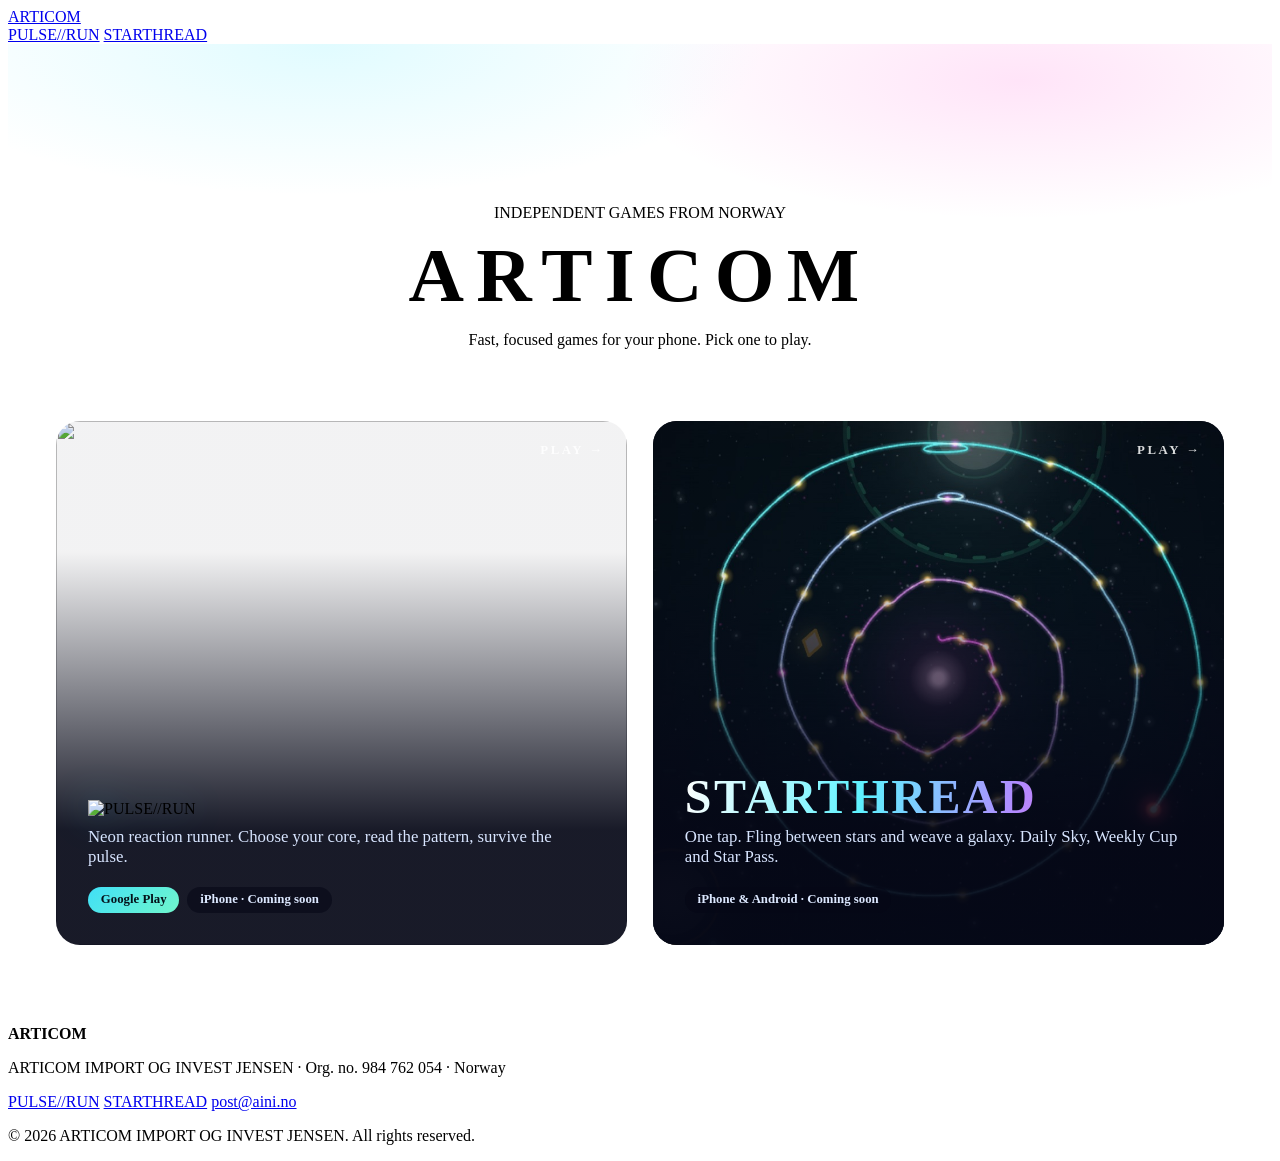
==== index.html @ 999a2ce9 "Add game picker front page and STARTHREAD pages - articom.no/ now lets visitors choose between PULSE" ====
<!doctype html>
<html lang="en">
<head>
  <meta charset="utf-8">
  <meta name="viewport" content="width=device-width, initial-scale=1">
  <meta name="description" content="Articom makes polished mobile games in Norway: PULSE//RUN and STARTHREAD for iOS and Android.">
  <meta name="theme-color" content="#050716">
  <link rel="canonical" href="https://articom.no/">
  <link rel="icon" href="/assets/favicon.png" type="image/png">
  <link rel="stylesheet" href="/assets/site.css">
  <link rel="stylesheet" href="/assets/home.css">
  <title>Articom · Mobile games</title>
</head>
<body>
  <header class="site-header">
    <a class="brand" href="/" aria-label="Articom home">ARTICOM</a>
    <nav class="home-nav" aria-label="Games">
      <a href="/pulserun/">PULSE//RUN</a>
      <a href="/starthread/">STARTHREAD</a>
    </nav>
  </header>

  <main>
    <section class="home-hero">
      <p class="eyebrow">INDEPENDENT GAMES FROM NORWAY</p>
      <h1>ARTICOM</h1>
      <p class="lead">Fast, focused games for your phone. Pick one to play.</p>
    </section>

    <section class="games" aria-label="Our games">
      <a class="game-card" href="/pulserun/" aria-label="PULSE//RUN">
        <img class="bg" src="/assets/neon-city-bg.webp" alt="">
        <span class="go">PLAY →</span>
        <img class="mark" src="/assets/pulse-run-wordmark.webp" alt="PULSE//RUN">
        <p>Neon reaction runner. Choose your core, read the pattern, survive the pulse.</p>
        <div class="meta"><span class="live">Google Play</span><span>iPhone · Coming soon</span></div>
      </a>
      <a class="game-card" href="/starthread/" aria-label="STARTHREAD">
        <img class="bg st-bg" src="/starthread/assets/card.jpg" alt="">
        <span class="go">PLAY →</span>
        <h2 class="st-name">STARTHREAD</h2>
        <p>One tap. Fling between stars and weave a galaxy. Daily Sky, Weekly Cup and Star Pass.</p>
        <div class="meta"><span>iPhone &amp; Android · Coming soon</span></div>
      </a>
    </section>
  </main>

  <footer>
    <div>
      <strong>ARTICOM</strong>
      <p>ARTICOM IMPORT OG INVEST JENSEN · Org. no. 984 762 054 · Norway</p>
    </div>
    <div class="footer-links">
      <a href="/pulserun/">PULSE//RUN</a>
      <a href="/starthread/">STARTHREAD</a>
      <a href="mailto:post@aini.no">post@aini.no</a>
    </div>
    <p class="copyright">© 2026 ARTICOM IMPORT OG INVEST JENSEN. All rights reserved.</p>
  </footer>
</body>
</html>
---- assets/home.css ----
/* Articom front page: pick a game. Extends site.css. */
.home-hero {
  position: relative;
  padding: 9rem clamp(1rem, 4vw, 3rem) 2.5rem;
  text-align: center;
  background:
    radial-gradient(50% 60% at 25% 0%, rgba(66, 232, 255, 0.16), transparent 70%),
    radial-gradient(45% 55% at 80% 10%, rgba(255, 63, 206, 0.14), transparent 70%);
}

.home-hero h1 {
  margin: 0.6rem 0 0.8rem;
  font-size: clamp(2.6rem, 8vw, 4.8rem);
  font-weight: 900;
  line-height: 1;
  letter-spacing: 0.16em;
}

.games {
  display: grid;
  grid-template-columns: repeat(2, minmax(0, 1fr));
  gap: clamp(1rem, 2.5vw, 1.6rem);
  max-width: 1180px;
  margin: 0 auto;
  padding: 1rem clamp(1rem, 4vw, 3rem) 5rem;
}

.game-card {
  position: relative;
  display: flex;
  flex-direction: column;
  justify-content: flex-end;
  min-height: 460px;
  padding: 2rem;
  overflow: hidden;
  border: 1px solid var(--line);
  border-radius: 24px;
  color: var(--ink);
  text-decoration: none;
  isolation: isolate;
  transition: transform 0.2s, box-shadow 0.2s, border-color 0.2s;
}

.game-card:hover,
.game-card:focus-visible {
  transform: translateY(-4px);
  border-color: rgba(66, 232, 255, 0.7);
  box-shadow: 0 24px 60px rgba(0, 0, 0, 0.45), 0 0 40px rgba(66, 232, 255, 0.18);
}

.game-card .bg {
  position: absolute;
  inset: 0;
  z-index: -2;
  width: 100%;
  height: 100%;
  object-fit: cover;
}

.game-card::after {
  content: "";
  position: absolute;
  inset: 0;
  z-index: -1;
  background: linear-gradient(180deg, rgba(5, 7, 22, 0.05) 25%, rgba(5, 7, 22, 0.92) 78%);
}

.game-card .mark {
  width: min(360px, 88%);
  margin-bottom: 0.6rem;
  filter: drop-shadow(0 0 18px rgba(31, 213, 255, 0.3));
}

.game-card .st-name {
  margin: 0 0 0.4rem;
  font-size: clamp(2rem, 4.6vw, 3rem);
  font-weight: 900;
  letter-spacing: 0.05em;
  line-height: 1;
  background: linear-gradient(100deg, #ffffff 0%, #5ef2ff 35%, #b28bff 65%, #ff4fd8 100%);
  -webkit-background-clip: text;
  background-clip: text;
  color: transparent;
}

.game-card p {
  margin: 0 0 1.2rem;
  color: #d8e5ff;
  font-size: 1.05rem;
}

.game-card .meta {
  display: flex;
  flex-wrap: wrap;
  gap: 0.5rem;
}

.game-card .meta span {
  padding: 0.35rem 0.8rem;
  border: 1px solid var(--line);
  border-radius: 999px;
  background: rgba(5, 7, 22, 0.6);
  color: #dce8ff;
  font-size: 0.8rem;
  font-weight: 700;
}

.game-card .meta .live {
  border-color: rgba(66, 232, 255, 0.7);
  color: #041019;
  background: linear-gradient(135deg, rgba(66, 232, 255, 0.96), rgba(116, 255, 211, 0.96));
}

.game-card .go {
  position: absolute;
  top: 1.4rem;
  right: 1.4rem;
  font-size: 0.8rem;
  font-weight: 900;
  letter-spacing: 0.2em;
  color: #fff;
  opacity: 0.85;
}

@media (max-width: 760px) {
  .games {
    grid-template-columns: 1fr;
  }
  .game-card {
    min-height: 380px;
  }
}

/* site.css hides the first nav link on phones (it's "Game" on game pages); keep both games here. */
@media (max-width: 760px) {
  .home-nav a:first-child {
    display: inline;
  }
}

.game-card .st-bg {
  object-position: 50% 58%;
  background: #05030f;
}
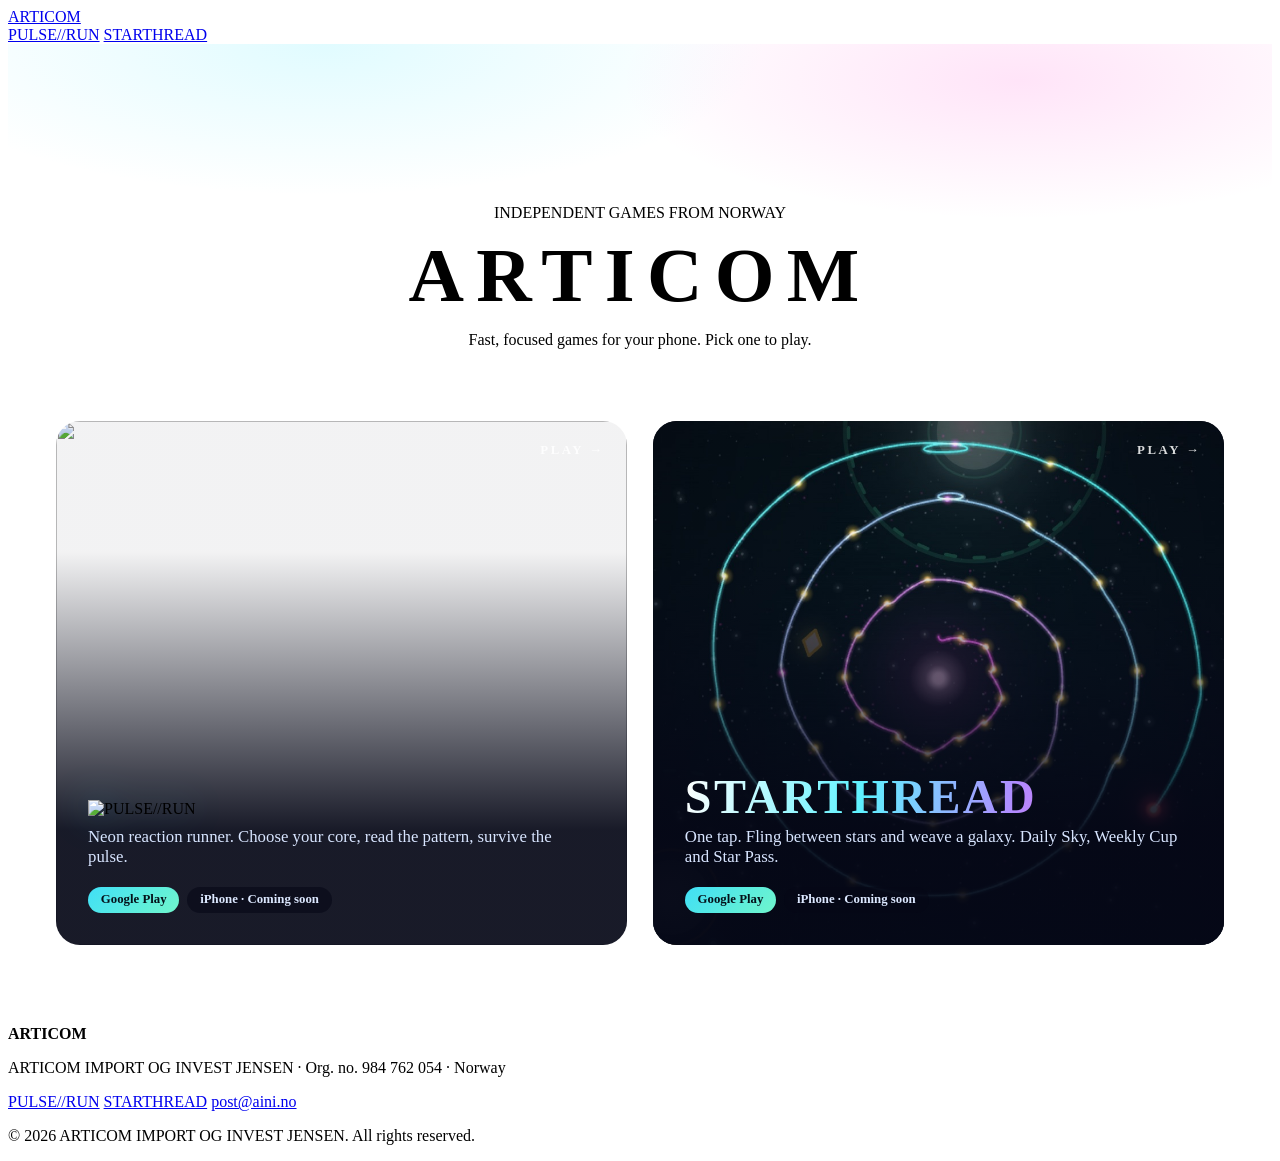
==== commit b70cf9aa: "STARTHREAD: add Google Play download link Co-Authored-By: Claude Opus 5.5 <noreply@anthropic.com>" ====
--- a/index.html
+++ b/index.html
@@ -40,7 +40,7 @@
         <span class="go">PLAY →</span>
         <h2 class="st-name">STARTHREAD</h2>
         <p>One tap. Fling between stars and weave a galaxy. Daily Sky, Weekly Cup and Star Pass.</p>
-        <div class="meta"><span>iPhone &amp; Android · Coming soon</span></div>
+        <div class="meta"><span class="live">Google Play</span><span>iPhone · Coming soon</span></div>
       </a>
     </section>
   </main>
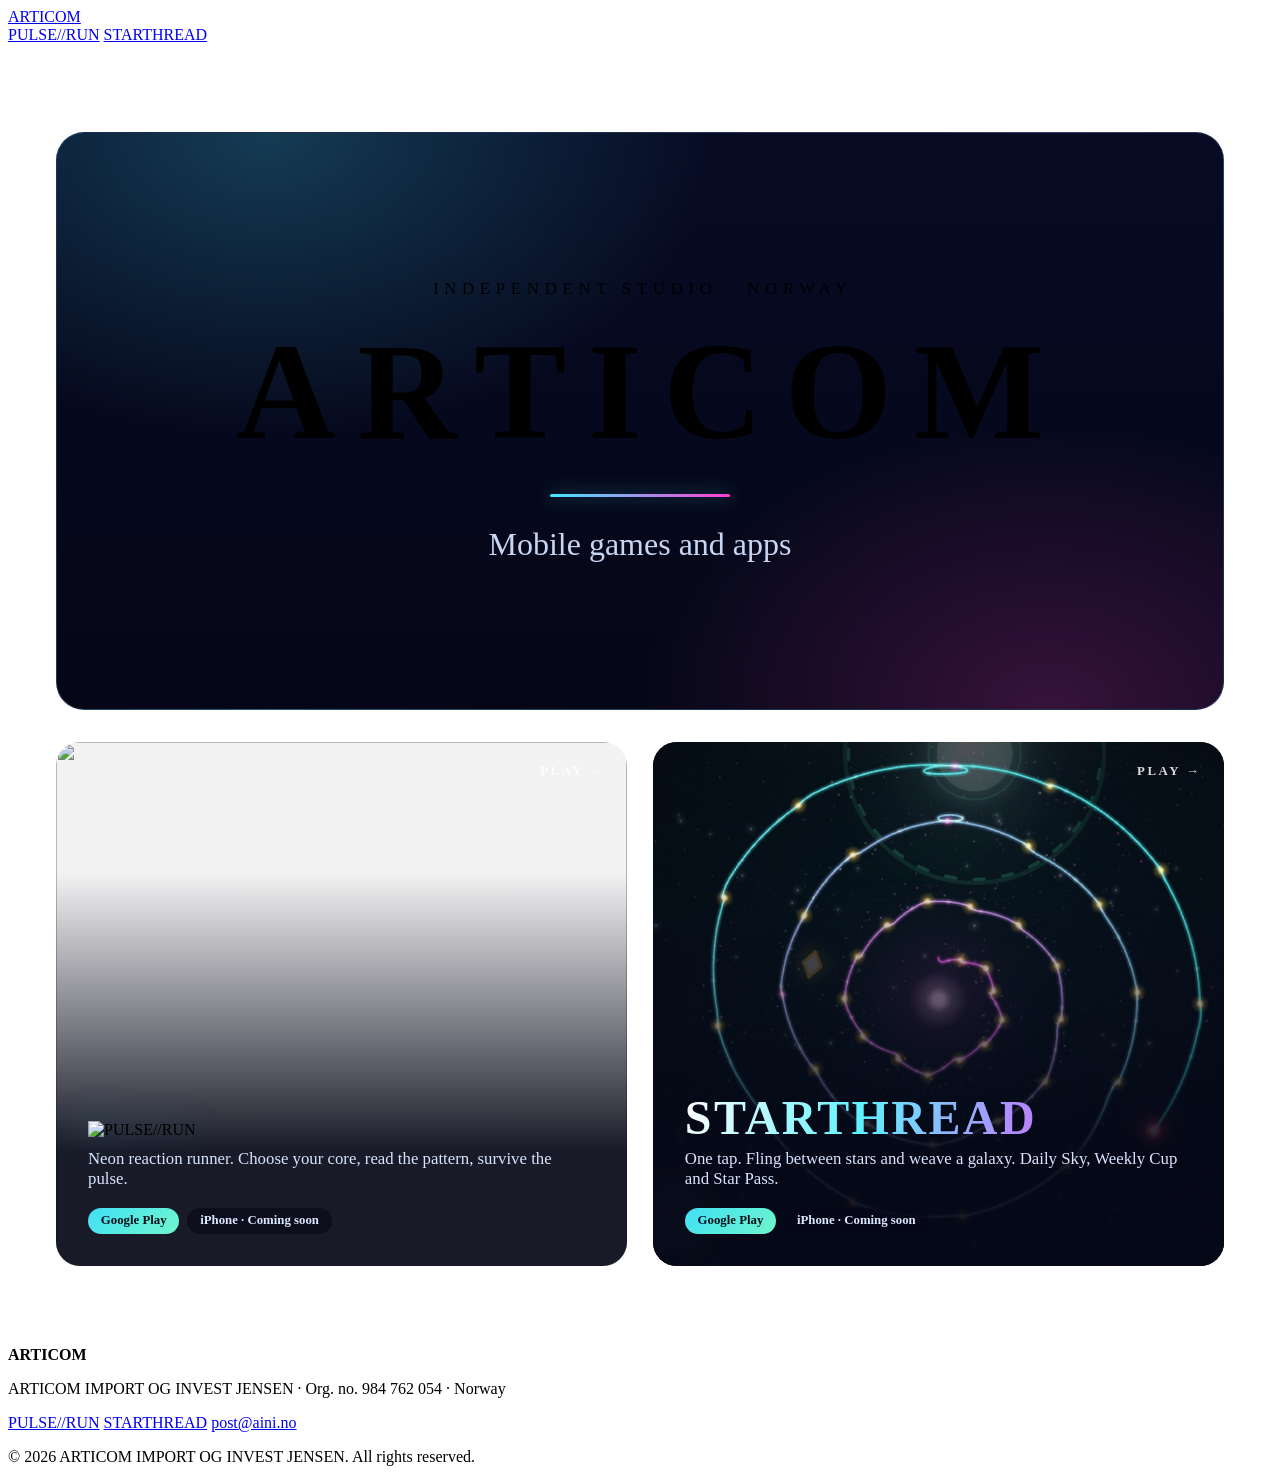
==== commit 4b882041: "Front page: studio hero matching the share image (games and apps) Co-Authored-By: Claude Opus 5.5 <n" ====
--- a/index.html
+++ b/index.html
@@ -3,13 +3,23 @@
 <head>
   <meta charset="utf-8">
   <meta name="viewport" content="width=device-width, initial-scale=1">
-  <meta name="description" content="Articom makes polished mobile games in Norway: PULSE//RUN and STARTHREAD for iOS and Android.">
+  <meta name="description" content="Articom is an independent studio in Norway making mobile games and apps for iPhone and Android.">
   <meta name="theme-color" content="#050716">
+  <meta property="og:type" content="website">
+  <meta property="og:site_name" content="Articom">
+  <meta property="og:title" content="Articom · Mobile games and apps">
+  <meta property="og:description" content="An independent studio in Norway making mobile games and apps for iPhone and Android.">
+  <meta property="og:url" content="https://articom.no/">
+  <meta property="og:image" content="https://articom.no/assets/og.jpg">
+  <meta property="og:image:width" content="1200">
+  <meta property="og:image:height" content="630">
+  <meta property="og:image:alt" content="Articom: independent studio in Norway making mobile games and apps">
+  <meta name="twitter:card" content="summary_large_image">
   <link rel="canonical" href="https://articom.no/">
   <link rel="icon" href="/assets/favicon.png" type="image/png">
   <link rel="stylesheet" href="/assets/site.css">
   <link rel="stylesheet" href="/assets/home.css">
-  <title>Articom · Mobile games</title>
+  <title>Articom · Mobile games and apps</title>
 </head>
 <body>
   <header class="site-header">
@@ -22,12 +32,15 @@
 
   <main>
     <section class="home-hero">
-      <p class="eyebrow">INDEPENDENT GAMES FROM NORWAY</p>
-      <h1>ARTICOM</h1>
-      <p class="lead">Fast, focused games for your phone. Pick one to play.</p>
+      <div class="home-frame">
+        <p class="eyebrow">INDEPENDENT STUDIO · NORWAY</p>
+        <h1>ARTICOM</h1>
+        <div class="home-rule" aria-hidden="true"></div>
+        <p class="lead">Mobile games and apps</p>
+      </div>
     </section>
 
-    <section class="games" aria-label="Our games">
+    <section class="games" aria-label="Games and apps">
       <a class="game-card" href="/pulserun/" aria-label="PULSE//RUN">
         <img class="bg" src="/assets/neon-city-bg.webp" alt="">
         <span class="go">PLAY →</span>
--- a/assets/home.css
+++ b/assets/home.css
@@ -1,19 +1,64 @@
-/* Articom front page: pick a game. Extends site.css. */
+/* Articom front page: studio hero (same look as the share image /assets/og.jpg) + game cards. Extends site.css. */
 .home-hero {
   position: relative;
-  padding: 9rem clamp(1rem, 4vw, 3rem) 2.5rem;
+  padding: 5.5rem clamp(1rem, 4vw, 3rem) 1rem;
   text-align: center;
+}
+
+.home-frame {
+  display: flex;
+  flex-direction: column;
+  align-items: center;
+  justify-content: center;
+  max-width: 1180px;
+  min-height: clamp(300px, 40vw, 480px);
+  margin: 0 auto;
+  padding: 3rem 1.25rem;
+  border: 1px solid rgba(108, 190, 255, 0.22);
+  border-radius: 28px;
   background:
-    radial-gradient(50% 60% at 25% 0%, rgba(66, 232, 255, 0.16), transparent 70%),
-    radial-gradient(45% 55% at 80% 10%, rgba(255, 63, 206, 0.14), transparent 70%);
+    radial-gradient(55% 75% at 18% 0%, rgba(66, 232, 255, 0.22), transparent 70%),
+    radial-gradient(50% 70% at 85% 100%, rgba(255, 63, 206, 0.2), transparent 70%),
+    linear-gradient(180deg, #070b24 0%, #050716 100%);
+}
+
+.home-hero .eyebrow {
+  margin: 0 0 clamp(0.9rem, 2vw, 1.5rem);
+  padding-left: 0.34em;
+  font-size: clamp(0.72rem, 1.5vw, 1.05rem);
+  letter-spacing: 0.34em;
 }
 
 .home-hero h1 {
-  margin: 0.6rem 0 0.8rem;
-  font-size: clamp(2.6rem, 8vw, 4.8rem);
+  margin: 0;
+  padding-left: 0.16em;
+  font-size: clamp(2.6rem, 11vw, 8.6rem);
   font-weight: 900;
   line-height: 1;
   letter-spacing: 0.16em;
+}
+
+.home-rule {
+  width: clamp(110px, 15vw, 180px);
+  height: 3px;
+  margin: clamp(1.3rem, 3vw, 2.1rem) auto clamp(1.1rem, 2.6vw, 1.8rem);
+  border-radius: 2px;
+  background: linear-gradient(90deg, #42e8ff, #ff3fce);
+  box-shadow: 0 0 18px rgba(66, 232, 255, 0.5);
+}
+
+.home-hero .lead {
+  margin: 0;
+  color: #c9d6f2;
+  font-size: clamp(1.15rem, 2.6vw, 2rem);
+  font-weight: 500;
+}
+
+@media (max-width: 480px) {
+  .home-hero .eyebrow {
+    letter-spacing: 0.2em;
+    padding-left: 0.2em;
+  }
 }
 
 .games {
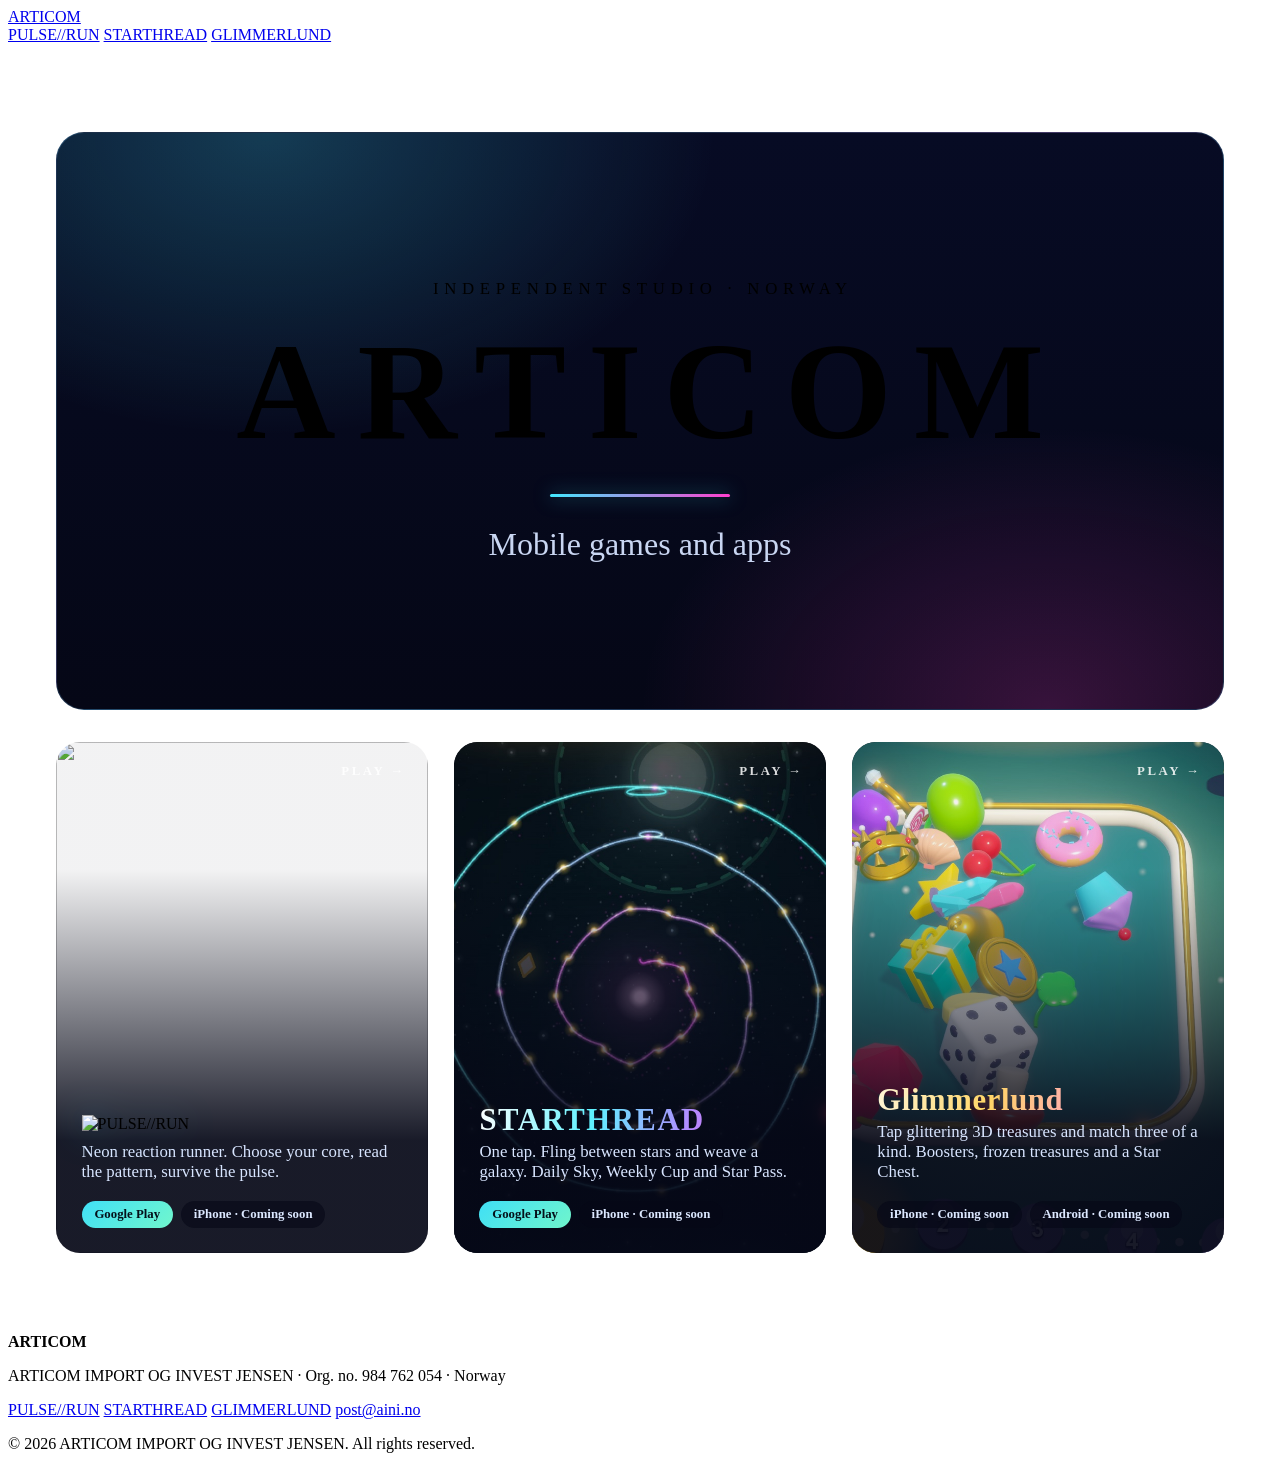
==== commit f578a9d1: "Add Glimmerlund: game page, privacy, terms and support - /glimmerlund/ with icon, features and three" ====
--- a/index.html
+++ b/index.html
@@ -27,6 +27,7 @@
     <nav class="home-nav" aria-label="Games">
       <a href="/pulserun/">PULSE//RUN</a>
       <a href="/starthread/">STARTHREAD</a>
+      <a href="/glimmerlund/">GLIMMERLUND</a>
     </nav>
   </header>
 
@@ -55,6 +56,13 @@
         <p>One tap. Fling between stars and weave a galaxy. Daily Sky, Weekly Cup and Star Pass.</p>
         <div class="meta"><span class="live">Google Play</span><span>iPhone · Coming soon</span></div>
       </a>
+      <a class="game-card" href="/glimmerlund/" aria-label="Glimmerlund">
+        <img class="bg gl-bg" src="/glimmerlund/assets/card.jpg" alt="">
+        <span class="go">PLAY →</span>
+        <h2 class="gl-name">Glimmerlund</h2>
+        <p>Tap glittering 3D treasures and match three of a kind. Boosters, frozen treasures and a Star Chest.</p>
+        <div class="meta"><span>iPhone · Coming soon</span><span>Android · Coming soon</span></div>
+      </a>
     </section>
   </main>
 
@@ -66,6 +74,7 @@
     <div class="footer-links">
       <a href="/pulserun/">PULSE//RUN</a>
       <a href="/starthread/">STARTHREAD</a>
+      <a href="/glimmerlund/">GLIMMERLUND</a>
       <a href="mailto:post@aini.no">post@aini.no</a>
     </div>
     <p class="copyright">© 2026 ARTICOM IMPORT OG INVEST JENSEN. All rights reserved.</p>
--- a/assets/home.css
+++ b/assets/home.css
@@ -63,7 +63,7 @@
 
 .games {
   display: grid;
-  grid-template-columns: repeat(2, minmax(0, 1fr));
+  grid-template-columns: repeat(3, minmax(0, 1fr));
   gap: clamp(1rem, 2.5vw, 1.6rem);
   max-width: 1180px;
   margin: 0 auto;
@@ -187,3 +187,41 @@
   object-position: 50% 58%;
   background: #05030f;
 }
+
+/* Three games: three columns on wide screens, two (last card full width) on tablets, one on phones. */
+@media (max-width: 1060px) and (min-width: 761px) {
+  .games {
+    grid-template-columns: repeat(2, minmax(0, 1fr));
+  }
+  .games .game-card:last-child:nth-child(odd) {
+    grid-column: 1 / -1;
+  }
+}
+
+.game-card .gl-name {
+  margin: 0 0 0.4rem;
+  font-size: clamp(2rem, 4.2vw, 2.8rem);
+  font-weight: 900;
+  letter-spacing: 0.02em;
+  line-height: 1;
+  background: linear-gradient(100deg, #fff6d6 0%, #ffd666 35%, #ff9ec7 70%, #c79bff 100%);
+  -webkit-background-clip: text;
+  background-clip: text;
+  color: transparent;
+}
+
+.game-card .gl-bg {
+  object-position: 50% 40%;
+  background: #071a22;
+}
+
+/* Three cards side by side: smaller names so STARTHREAD and Glimmerlund fit the card width. */
+@media (min-width: 1061px) {
+  .game-card {
+    padding: 1.6rem;
+  }
+  .game-card .st-name,
+  .game-card .gl-name {
+    font-size: clamp(1.6rem, 2.4vw, 2.25rem);
+  }
+}
